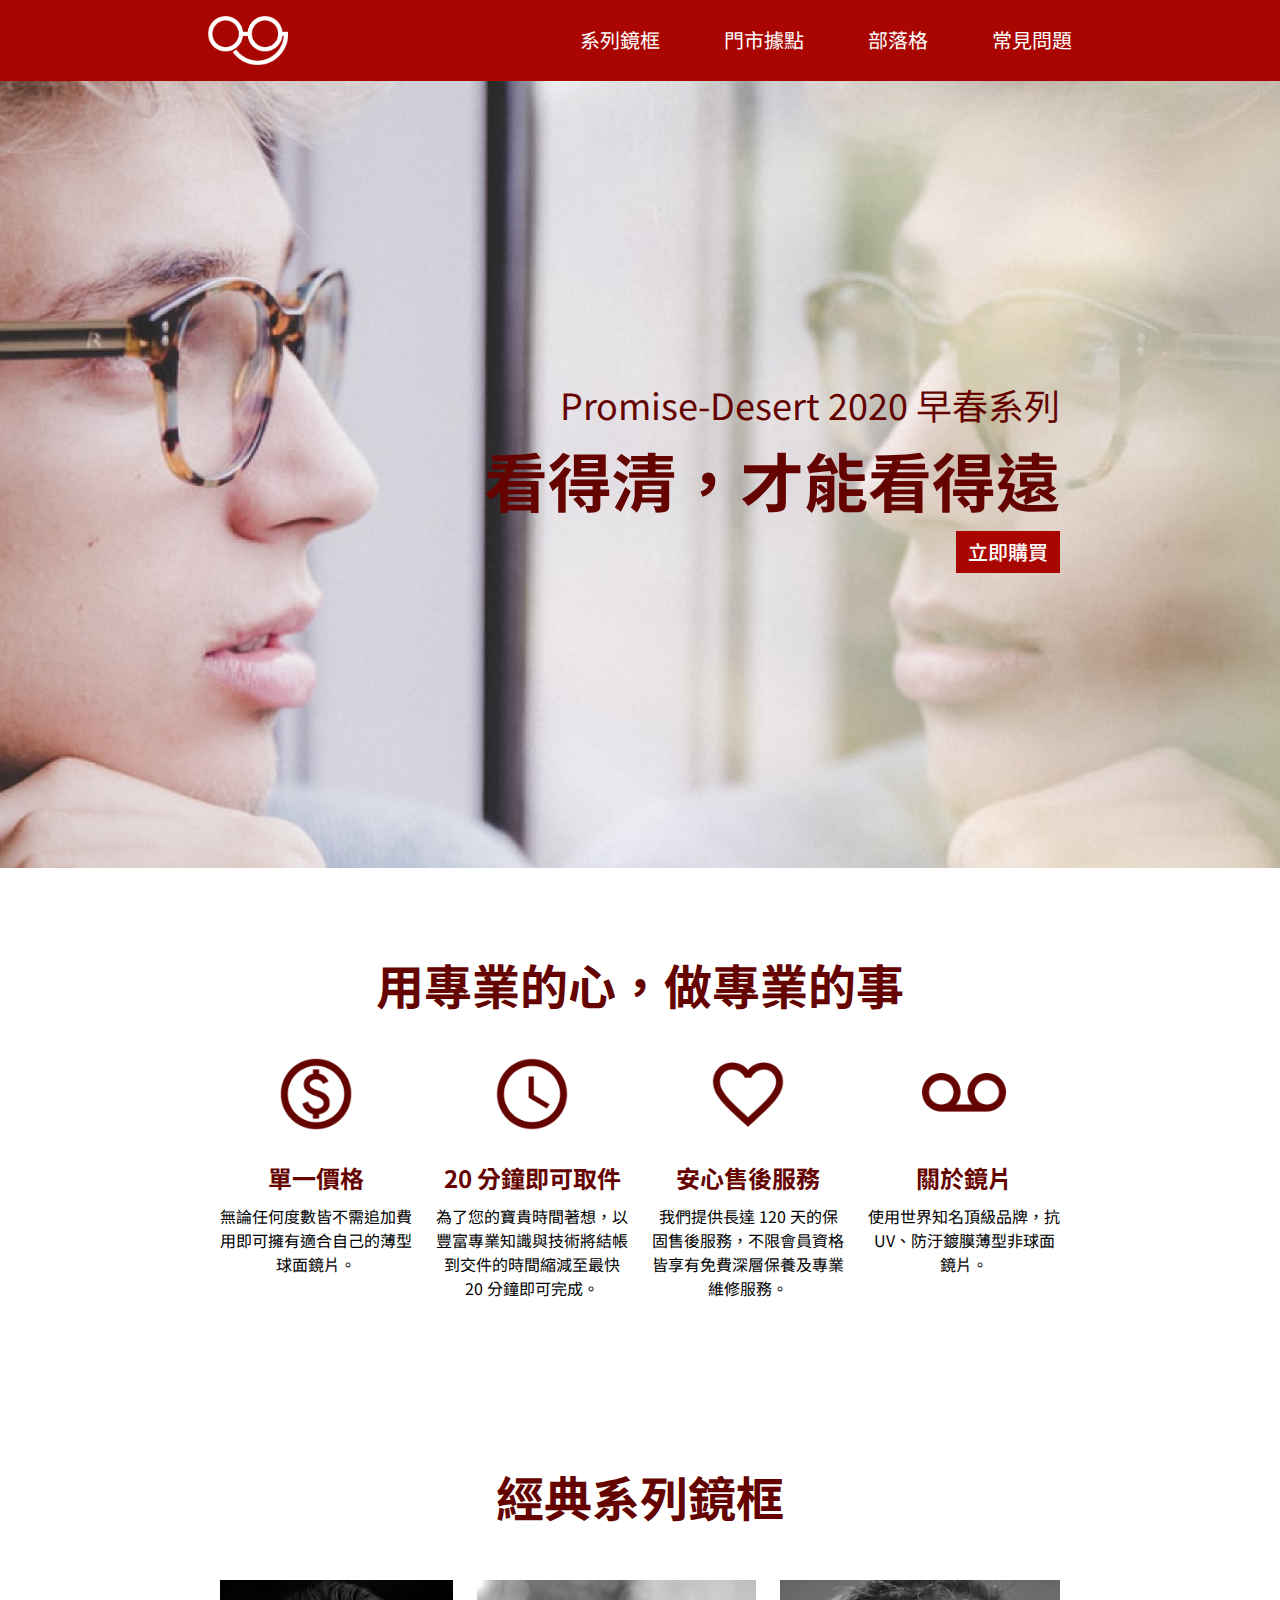
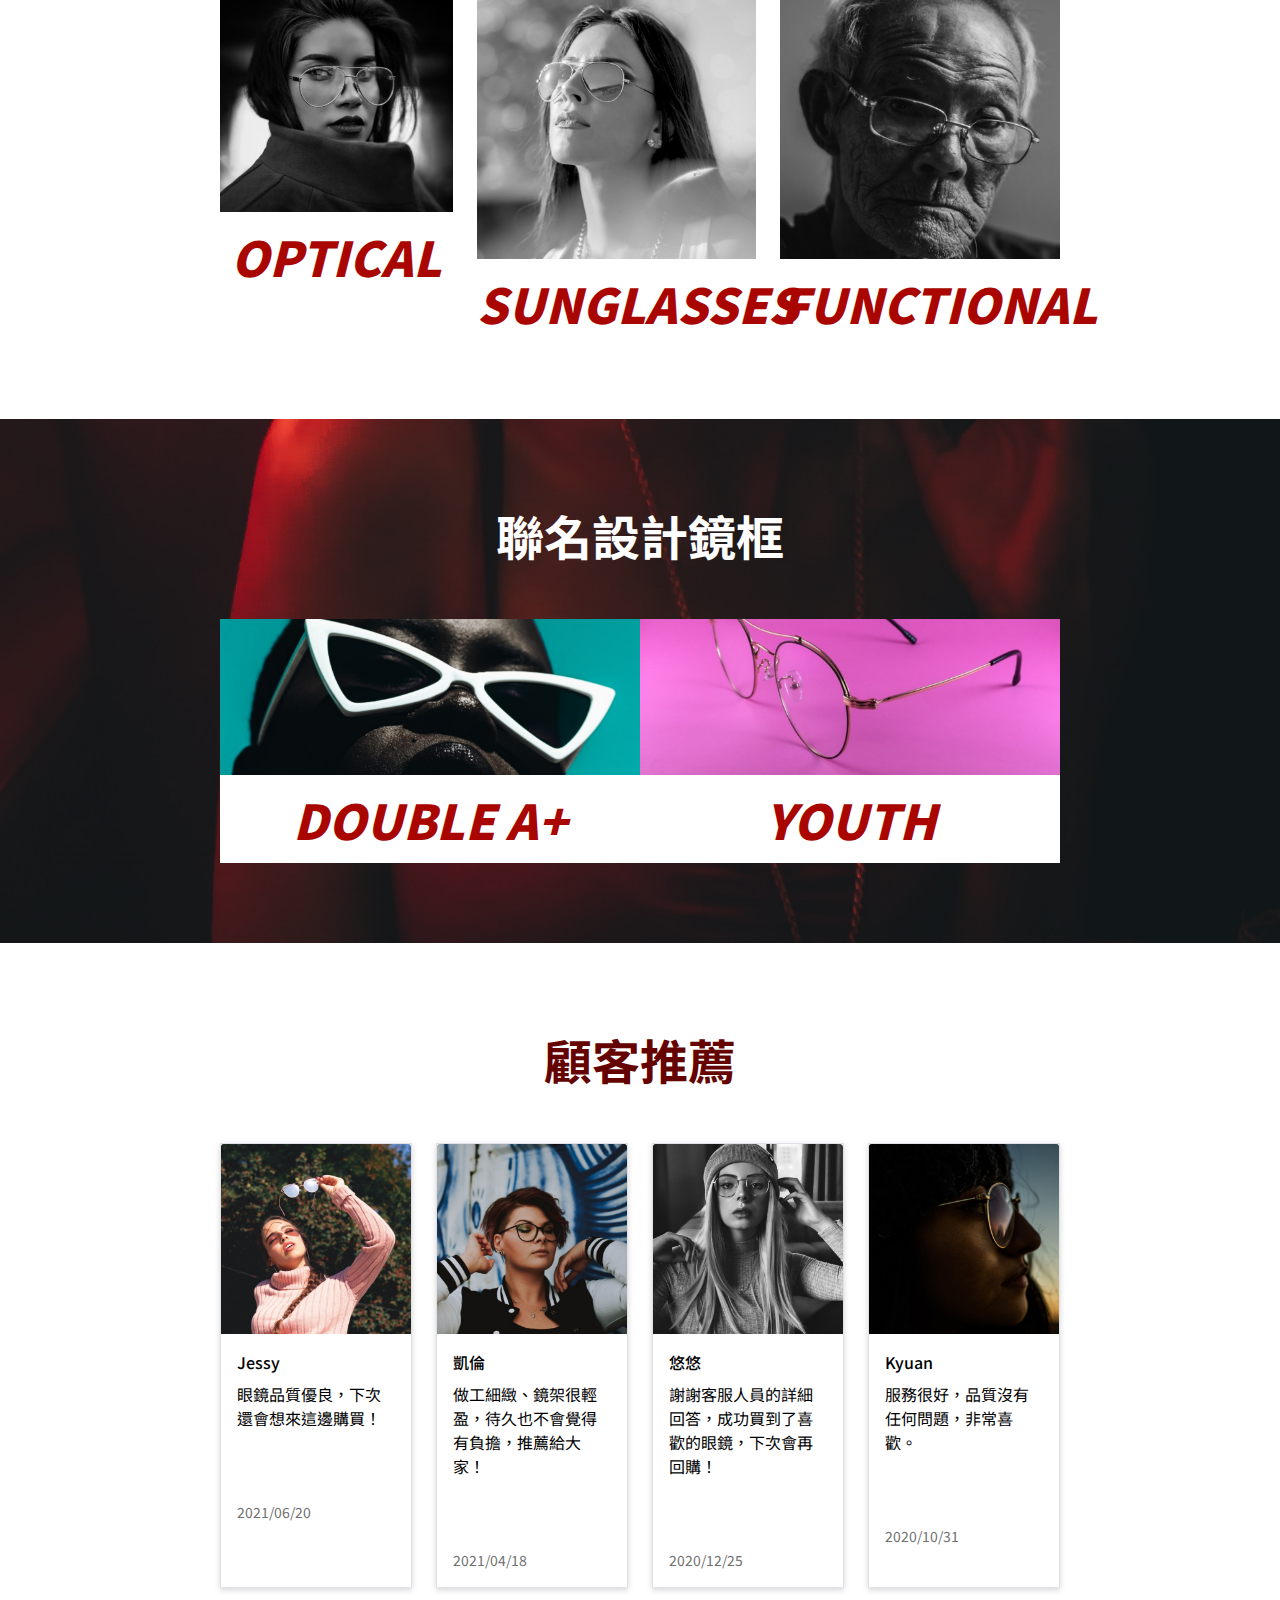
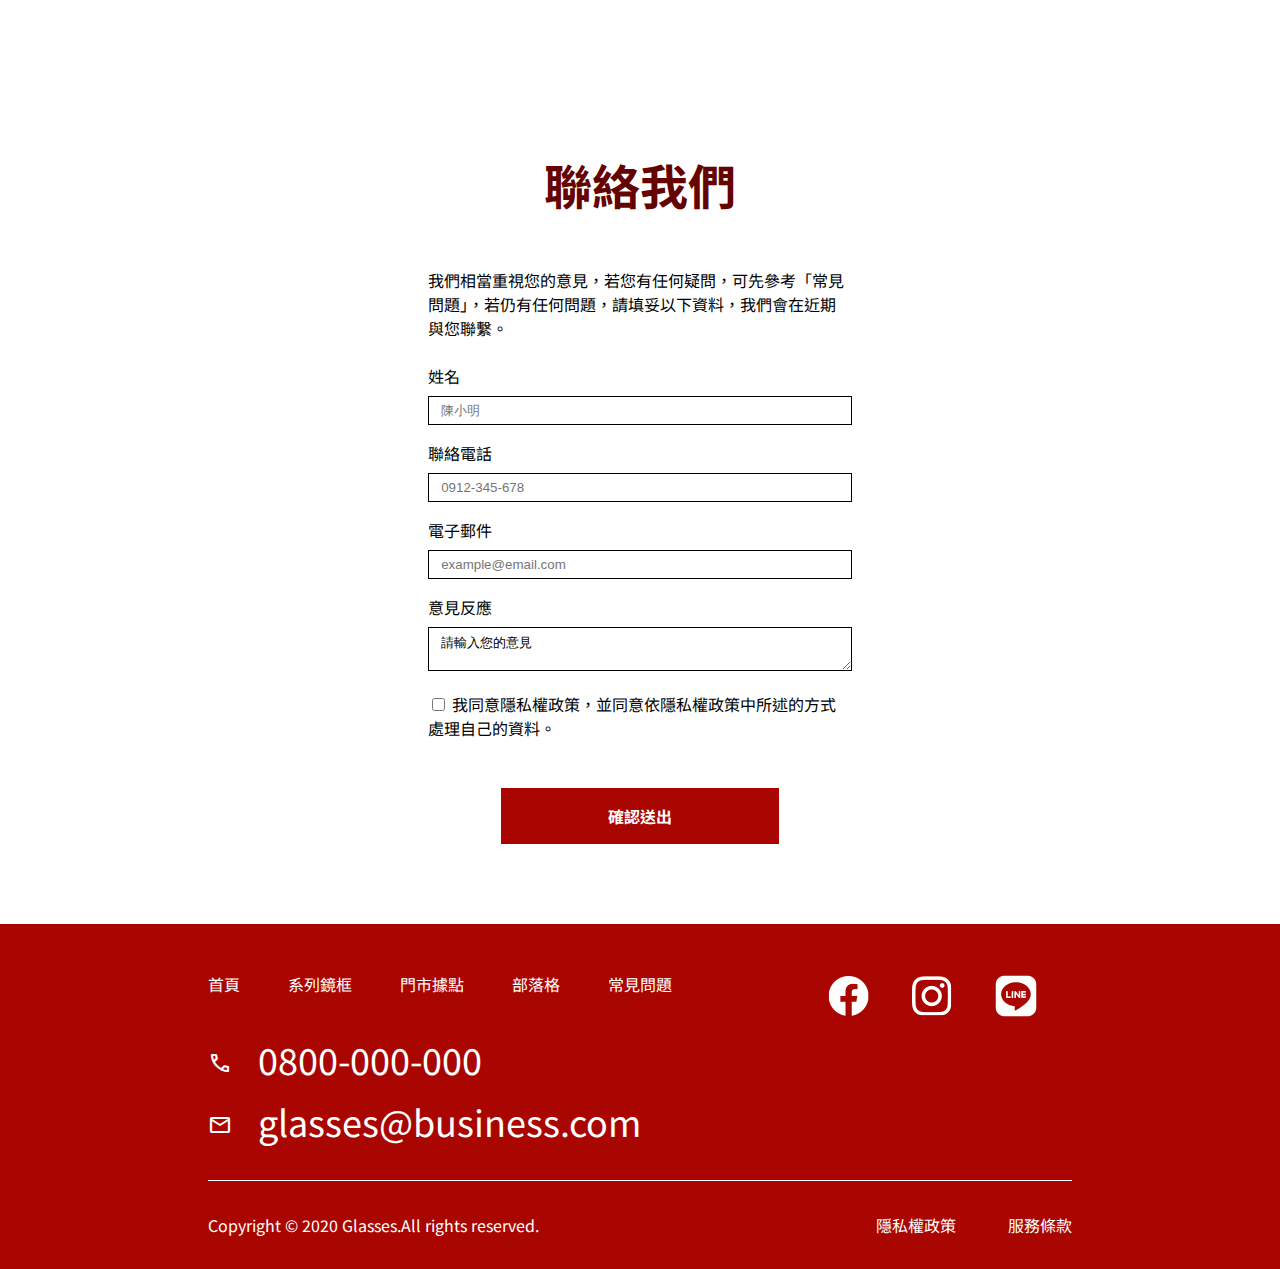
==== index.html @ 2702ea83 "week3" ====
<!DOCTYPE html>
<html lang="en">
<head>
    <meta charset="UTF-8">
    <meta http-equiv="X-UA-Compatible" content="IE=edge">
    <meta name="viewport" content="width=device-width, initial-scale=1.0">
    <title>Document</title>
    <link rel="stylesheet" href="reset.css">
    <link rel="stylesheet" href="style.css">
    <link rel="stylesheet" href="all.css">
    <link rel="stylesheet" href="rwd.css">
    <link rel="preconnect" href="https://fonts.googleapis.com">
    <link rel="preconnect" href="https://fonts.gstatic.com" crossorigin>
    <link href="https://fonts.googleapis.com/css2?family=Noto+Sans+TC:wght@100;300;400;500;700;900&display=swap" rel="stylesheet">
    <link rel="stylesheet" href="https://fonts.googleapis.com/css2?family=Material+Symbols+Outlined:opsz,wght,FILL,GRAD@48,400,0,0" />  
</head>
<body>
    <!-- 導覽列 -->
    <div class="nav">
        <div class="nav-container tablet-container">
            <h1 class="logo"><a href="#">logo</a></h1>
            <ul class="menu">
                <li><a class="fz-20 txt-white mr-64" href="#">系列鏡框</a></li>
                <li><a class="fz-20 txt-white mr-64" href="#">門市據點</a></li>
                <li><a class="fz-20 txt-white mr-64" href="#">部落格</a></li>
                <li><a class="fz-20 txt-white" href="#">常見問題</a></li>
            </ul>
        </div>
    </div>
    <!-- 導覽列END -->
    <!-- banner -->
    <div class="header mb-80">
        <div class="header-container container tablet-container">
            <div class="slogan">
                <h3 class="fz-36 fw-r txt-deepRed">Promise-Desert 2020 早春系列</h3>
                <h2 class="fz-64 fw-b txt-deepRed mb-4">看得清，才能看得遠</h2>
                <a class="fz-20 fw-m txt-white" href="#">立即購買</a>
            </div>
        </div>
    </div>
    <!-- bannerEND -->

    <!-- 品牌介紹 -->
    <div class="container intro-container tablet-container ta-c">
        <h2 class="intro-title fz-48 txt-deepRed fw-b mb-32">用專業的心，做專業的事</h2>
        <ul class="intro mb-160">
            <li class="intro-item mr-24">
                    <img class="intro-icon mb-24" src="img/home-section2-1.png" alt="單一價格">
                    <h3 class="fz-24 fw-b txt-deepRed mb-8">單一價格</h3>
                    <p class="fz-16">無論任何度數皆不需追加費用即可擁有適合自己的薄型球面鏡片。</p>

            </li>
            <li class="intro-item mr-24">
                    <img class="intro-icon mb-24" src="img/home-section2-2.png" alt="20 分鐘即可取件">
                    <h3 class="fz-24 fw-b txt-deepRed mb-8">20 分鐘即可取件</h3>
                    <p class="fz-16">為了您的寶貴時間著想，以豐富專業知識與技術將結帳到交件的時間縮減至最快 20 分鐘即可完成。</p>
            </li>
            <li class="intro-item mr-24">
                    <img class="intro-icon mb-24" src="img/home-section2-3.png" alt="安心售後服務">
                    <h3 class="fz-24 fw-b txt-deepRed mb-8">安心售後服務</h3>
                    <p class="fz-16">我們提供長達 120 天的保固售後服務，不限會員資格皆享有免費深層保養及專業維修服務。</p>
            </li>
            <li class="intro-item">
                    <img class="intro-icon mb-24" src="img/home-sectioin2-4.png" alt="關於鏡片">
                    <h3 class="fz-24 fw-b txt-deepRed mb-8">關於鏡片</h3>
                    <p class="fz-16">使用世界知名頂級品牌，抗UV、防汙鍍膜薄型非球面鏡片。</p>
            </li>
        </ul>
    </div>
    <!-- 品牌介紹END -->
    
    <!-- 經典系列 -->
    <div class="container classicalSeries-container tablet-container">
        <h2 class="classical-title fz-48 ta-c txt-deepRed fw-b mb-48">經典系列鏡框</h2>

        <ul class="classicalSeries ta-c fs-i mb-80">
            <li class="classicalSeries-item mr-24">
                <a class="fz-48 fw-bk txt-red" href="#">
                    <img class="mb-8" src="img/home-section3-1.png" alt="OPTICAL">
                    <p>OPTICAL</p>
                </a>
            </li>
            <li class="classicalSeries-item mr-24">
                <a class="fz-48 fw-bk txt-red" href="https://hd1313169.github.io/week2Mission/" target="_blank">
                    <img class="mb-8" src="img/home-section3-2.png" alt="SUNGLASSES">
                    <p>SUNGLASSES</p>
                </a>
            </li>
            <li class="classicalSeries-item">
                <a class="fz-48 fw-bk txt-red" href="#">
                    <img class="mb-8" src="img/home-section3-3.png" alt="FUNCTIONAL">
                    <p>FUNCTIONAL</p>
                </a>
            </li>
        </ul>     
    </div>
   
    <!-- 經典系列END -->

    <!-- 聯名設計 -->
    <div class="co-brand-bg ta-c mb-80">
        <div class="container co-brand-container tablet-container">
            <h2 class="co-brand-title fz-48 fw-b txt-white mb-48">聯名設計鏡框</h2>
            <ul class="co-brand fs-i">
                <li class="co-brand-item">
                    <a href="#">
                        <img src="img/home-section4-1.png" alt="DOUBLE A+">
                        <p class="fz-48 fw-bk txt-red">DOUBLE A+</p>
                    </a>
                </li>
                <li class="co-brand-item">
                    <a href="#">
                        <img src="img/home-section4-2.png" alt="YOUTH">
                        <p class="fz-48 fw-bk txt-red">YOUTH</p>
                    </a>
                </li>
            </ul>
        </div>
    </div>
    <!-- 聯名設計END -->

    <!-- 顧客推薦 -->
    <div class="container recommend-container tablet-container">
        <h2 class="recommend-title fz-48 fw-b txt-deepRed ta-c mb-48">顧客推薦</h2>
        <ul class="recommend mb-160">
            <li class="recommend-item mr-24">
                <img src="img/home-section5-1.png" alt="顧客推薦">
                <ul class="recommend-content">
                    <li class="fz-16 fw-m mb-8">Jessy</li>
                    <li class="fz-16 fw-r mb-72">眼鏡品質優良，下次還會想來這邊購買！</li>
                    <li class="fz-14 txt-gray">2021/06/20</li>
                </ul>
            </li>
            <li class="recommend-item mr-24">
                <img src="img/home-section5-2.png" alt="顧客推薦">
                <ul class="recommend-content">
                    <li class="fz-16 fw-m mb-8">凱倫</li>
                    <li class="fz-16 fw-r mb-72">做工細緻、鏡架很輕盈，待久也不會覺得有負擔，推薦給大家！</li>
                    <li class="fz-14 txt-gray">2021/04/18</li>
                </ul>
            </li>
            <li class="recommend-item mr-24">
                <img src="img/home-section5-3.png" alt="顧客推薦"> 
                <ul class="recommend-content">
                    <li class="fz-16 fw-m mb-8">悠悠</li>
                    <li class="fz-16 fw-r mb-72">謝謝客服人員的詳細回答，成功買到了喜歡的眼鏡，下次會再回購！</li>
                    <li class="fz-14 txt-gray">2020/12/25</li>
                </ul>
            </li>
            <li class="recommend-item">
                <img src="img/home-section5-4.png" alt="顧客推薦">
                <ul class="recommend-content">
                    <li class="fz-16 fw-m mb-8">Kyuan</li>
                    <li class="fz-16 fw-r mb-72">服務很好，品質沒有任何問題，非常喜歡。</pli>
                    <li class="fz-14 txt-gray">2020/10/31</li>
                </ul>
            </li>
        </ul>
    </div>
    <!-- 顧客推薦END -->

    <!-- 聯絡我們 -->
    <div class="contact-container tablet-container">
        <h2 class="contact-tilte fz-48 fw-b txt-deepRed ta-c mb-48">聯絡我們</h2>
        <h4 class="mb-24">我們相當重視您的意見，若您有任何疑問，可先參考「常見問題」，若仍有任何問題，請填妥以下資料，我們會在近期與您聯繫。</h4>

        <form class="fz-16 fw-r">
            <label class="mb-8" for="name">姓名</label>
            <input class="contact-input mb-16" type="text" name="name" placeholder="陳小明">

            <label class="mb-8" for="phone">聯絡電話</label>
            <input class="contact-input mb-16" type="text" name="phone" placeholder="0912-345-678">

            <label class="mb-8" for="email">電子郵件</label>
            <input class="contact-input mb-16" type="text" name="email" placeholder="example@email.com">

            <label class="mb-8" for="response">意見反應</label>
            <textarea class="contact-input mb-16" type="text" name="response" placeholder="請輸入您的意見">請輸入您的意見</textarea>
            
            <div class="mb-48">
                <input type="checkbox" name="agree" value="agree" >
                <lable class="mr-4" for="agree">我同意隱私權政策，並同意依隱私權政策中所述的方式處理自己的資料。</lable>
            </div>
        </form>   
        <a href="#" class="contact-comfirm fz-16 fw-b">確認送出</a>
 
    </div>
    <!-- 聯絡我們END -->

    <!-- footer -->
    <div class="footer-bg">
    <div class="footer-container tablet-container txt-white">
        <div class="footer">
            <div class="subNav">
                <ul class="subMenu mb-36">
                    <li class="mr-48"><a class="fz-16 txt-white" href="#">首頁</a></li>
                    <li class="mr-48"><a class="fz-16 txt-white" href="#">系列鏡框</a></li>
                    <li class="mr-48"><a class="fz-16 txt-white" href="#">門市據點</a></li>
                    <li class="mr-48"><a class="fz-16 txt-white" href="#">部落格</a></li>
                    <li><a class="txt-white" href="#">常見問題</a></li>
                </ul>
                <h2 class="contact-item mb-8">
                    <span class="material-symbols-outlined mr-22">call</span>                
                    <a class="fz-36 txt-white" href="tel:+0800-000-000">0800-000-000</a>
                </h2>
                <h2 class="contact-item mb-32">
                    <span class="material-symbols-outlined mr-22">mail</span>                
                    <a class="fz-36 txt-white" href="mailto:glasses@business.com">glasses@business.com</a>
                </h2>
            </div>
            <div class="social">
                <a class="mr-32" href=""><img src="img/ic-social-fb.png" alt="facebook"></a>
                <a class="mr-32" href=""><img src="img/ic_social_ig.png" alt="instagram"></a>
                <a class="mr-32" href=""><img src="img/ic_social_line.png" alt="line"></a>
            </div>
        </div>
        <div class="copyright">
            <p class="copyright-content">Copyright © 2020 Glasses.All rights reserved.</p>
            <div class="term">
                <a class="txt-white mr-48" href="#">隱私權政策</a>
                <a class="txt-white" href="#">服務條款</a>
            </div>
        </div>
    </div>
    </div>
    <!-- footer End -->
</body>
</html>
---- style.css ----
*, *::after, *::before {
	box-sizing: border-box;   
}
body{
    font-family: Roboto,'Noto Sans TC', sans-serif;
    line-height: 1.5;
}
img{
    vertical-align: middle;
	width: 100%;
	height: auto;
}
a{
	text-decoration: none;
}
.ta-c{
    text-align: center;
}
/* font size */
.fz-14{
    font-size: 14px;
}
.fz-16{
    font-size: 16px;
}
.fz-20{
    font-size: 20px;
}
.fz-24{
    font-size: 24px;
}
.fz-32{
    font-size: 32px;
}
.fz-36{
    font-size: 36px;
}
.fz-42{
    font-size: 42px;
}
.fz-48{
    font-size: 48px;
}
.fz-64{
    font-size: 64px;
}
/* font end */

/* font weight */
.fw-r{
    font-weight: 400;
}
.fw-m{
    font-weight: 500;
}
.fw-b{
    font-weight: 700;
}
.fw-bk{
    font-weight: 900;
}
/* font weight end */

/* font style */
.fs-i{
    font-style: italic;
}
/* fon style end */
/* color */
.txt-white{
    color: #fff;
}
.txt-deepRed{
    color: #650300;
}
.txt-red{
    color: #AA0601;
}
.txt-black{
    color: #000;
}
.txt-gray{
    color: #707070;
}
/* color end */

/* margin */
.mb-4{
    margin-bottom: 4px;
}
.mb-8{
    margin-bottom: 8px;
}
.mb-16{
    margin-bottom: 16px;
}
.mb-24{
    margin-bottom: 24px;
}
.mb-32{
    margin-bottom: 32px;
}
.mb-36{
    margin-bottom: 36px;
}
.mb-48{
    margin-bottom: 48px;
}
.mb-72{
    margin-bottom: 72px;
}
.mb-80{
    margin-bottom: 80px;
}
.mb-160{
    margin-bottom: 160px;
}
.mr-4{
    margin-right: 4px;
}
.mr-8{
    margin-right: 8px;
}
.mr-22{
    margin-right: 22px;
}
.mr-24{
    margin-right: 24px;
}
.mr-32{
    margin-right: 32px;
}
.mr-48{
    margin-right: 48px;
}
.mr-64{
    margin-right: 64px;
}
.ml-16{
    margin-left: 16px;
}
/* margin end */
---- all.css ----
.container{
    width: 67.5%;
    margin: 0 auto;
    padding: 0 12px;
}

/* 導覽列 */
.nav{
    background-color: #AA0601;
    padding: 16px 0;
}
.nav-container{
    width: 67.5%;
    margin: 0 auto;
    display: flex;
    justify-content: space-between;
}
.logo a{
    display:block;
    width:80px;
    height: 48.5px;
    background:url(img/logo-white.png);
    background-size: cover;
    background-position: center center;
    text-indent: 101%;
    white-space: nowrap;
    overflow: hidden;
}
.menu{
    display: flex;
    justify-content: start;
    align-items: center;
}
.menu a:hover{
    text-decoration: underline;
}

/* 導覽列 end */
/* banner */

.header{
    height: 787px;
    background-image: url(img/home-header.png);
    background-size: cover;
    background-position: center;
}
.slogan{
    display: flex;
    flex-direction: column;
    justify-content: center;
    align-items: end;
    text-align: right;
    padding-top: 296px;
}
.slogan a{
    display: block;
    background-color: #AA0601;
    padding: 6px 12px;
}
.slogan a:hover{
    background-color: #650300;
}
/* banner end */

.intro{
    display: flex;
}
.intro-item{
    width: 23.6%;
}
.intro-icon{
    width: 84px;
    height: 84px;
}


/* 經典系列 */
.classicalSeries{
    display: flex;
}

.classicalSeries-item{
    width: 33.3%;   
}
.classicalSeries-item a:hover{
    filter:brightness(80%);
}


/* 經典系列end */

/* 聯名設計 */
.co-brand-bg{
    /* height: 608px; */
    background-image: url(img/index-bg.png);
    background-size: cover;
    padding: 80px 0;
}
.co-brand{
    margin: 0 auto;
    display: flex;
}
.co-brand-item{
    background-color: #fff;
}
.co-brand a{
    width: 50%;
}
.co-brand a:hover{
    filter:brightness(80%);
}
.co-brand a p{
    padding: 8px 0;
}


/* 聯名設計 end */

/* 顧客推薦 */
.recommend{
    display: flex;
}
.recommend-item{
    width: 23.6%;  
    border: 1px solid #DEE2E6;
    box-shadow: 0 2px 6px #00000029; 
}
.recommend-content{
    padding: 16px;
}


/* 顧客推薦END */

/* 聯絡我們 */
.contact-container{
    width: 33.1%;
    margin: 0 auto;
}
label{
    display: block;
}
.contact-input{
    width: 100%;
    padding: 6px 12px;
    border-radius: 0%;
    border: 1px solid #000;
}
.contact-comfirm{
    display: block;
    width: 65.4%;
    margin: 0 auto;
    text-align: center;
    background-color: #AA0601;
    border: none;
    color: white;
    padding: 16px 0px;
    margin-bottom: 80px;
}
.contact-comfirm:hover{
    background-color: #650300;
}

/* 聯絡我們END */

/* footer */
.footer-bg{
    background-color: #AA0601;
    padding: 48px 0 32px 0;
}
.footer-container{
    width: 67.5%;
    margin: 0 auto;
}
.footer{
    display: flex;
    justify-content: space-between;
    align-items: start;
}
.subMenu{
    display: flex;
}
.social img{
    width: 48px;
}
.social a:hover{
    filter:brightness(80%);
}
.copyright{
    display: flex;
    justify-content: space-between;
    padding-top: 32px;
    border-top: 1px solid #fff;
}
.footer-container a:hover{
    text-decoration: underline;
}

/* footer END */
---- rwd.css ----
/* 導覽列 */
@media (max-width: 992px){
    .tablet-container{
        width: 92.5%;
    }
    .classicalSeries-item a{
        font-size: 28px;
    }
}

@media (max-width: 767px){
    .nav{
        background-color: #AA0601;
        padding: 0;
    }
    .nav-container{
        width: 100%;
        flex-wrap: wrap;
        text-align: center;
    }
    .logo{
        margin: 0 auto;
        padding: 16px 0;
    }
    .menu{
        width: 100%;
        flex-wrap: wrap;
    }
    .menu li{
        width: 50%;
        padding: 12px 62px;
        border: 1px solid #fff;
    }
    .menu a{
        margin: 0 auto;
        font-size: 14px;
    }
/* 導覽列END */

/* banner */
    .header{
        height: 400px;
        background-position: right;
        display: flex;
        justify-content: center;
        align-items: center;
    }
    .header-container{
        width: 100%;
    }
    .slogan{
        justify-content: center;
        align-items: center;
        text-align: center;
        padding-top: 20px;
    }
    .slogan h3{
        width: 100%;
        font-size: 24px;
    }
    .slogan h2{
        font-size: 36px;
    }
/* bannerEND */

/* 品牌介紹 */
    .intro-title{
        font-size: 36px;
        margin-bottom: 20px;
    }
    .intro{
        flex-wrap: wrap;
        margin-bottom: 64px;
    }
    .intro-item{
        width: 100%;
        margin-bottom: 36px;
    }   
/* 品牌介紹END */

/* 經典系列 */
    .classicalSeries-container{
        width: 100%;
    }
    .classical-title{
        font-size: 36px;
        margin-bottom: 20px;
    }
    .classicalSeries{
        flex-wrap: wrap; 
        margin-bottom: 48px;   
    }
    
    .classicalSeries-item{
        width: 100%;
        margin: 0;
        margin-bottom: 48px;
    }
    
    .classicalSeries-item a{
        font-size: 32px;
    }
/* 經典系列END */

/* 聯名設計 */
    .co-brand-bg{
        padding: 40px 0;
    }
    .co-brand-container{
        width: 100%;
    }
    .co-brand-title{
        font-size: 36px;
        margin-bottom: 20px;
    }
    .co-brand{
        flex-wrap: wrap;
    }
    .co-brand-item{
        margin-bottom: 24px;
    }
    .co-brand a p{
        font-size: 32px;
    }
/* 聯名設計END */

/* 顧客推薦 */
    .recommend-container{
        width: 100%;
    }
    .recommend-title{
        font-size: 36px;
        margin-bottom: 20px;
    }
    .recommend{
        flex-wrap: wrap;
        margin-bottom: 64px;
        width: 100%;
    }
    .recommend-item{
        width: 100%;
        margin: 0 0 24px 0;
    }

/* 顧客推薦END */
/* 聯絡我們 */
    .contact-container{
        width: 75%;
    }
    .contact-tilte{
        font-size: 36px;
        margin-bottom: 20px;
    }  

    .contact-comfirm{
        width: 100%;
        padding: 16px 0px;
        margin-bottom: 48px;
    }
    
/* 聯絡我們END */

/* footer */
    .footer-bg{
        padding: 0;
    }
    .footer-container{
        width: 100%;
        margin: 0 auto;
        padding: 24px 14px 24px 13px;
    }
    .contact-item a{
        font-size: 16px;
    }

    .subMenu{
        display: none;
    }
    .social a{
        margin-right: 8px;
    }
    .social img{
        width: 24px;
    }
    .copyright{
        flex-direction: column;
        padding-top: 24px;
    }
    .term{
        display: flex;
        flex-direction: column;
    }
    .copyright-content{
        margin-bottom: 16px;
    }
    .term a{
        margin-bottom: 8px;
    }
}
/* footerEND*/
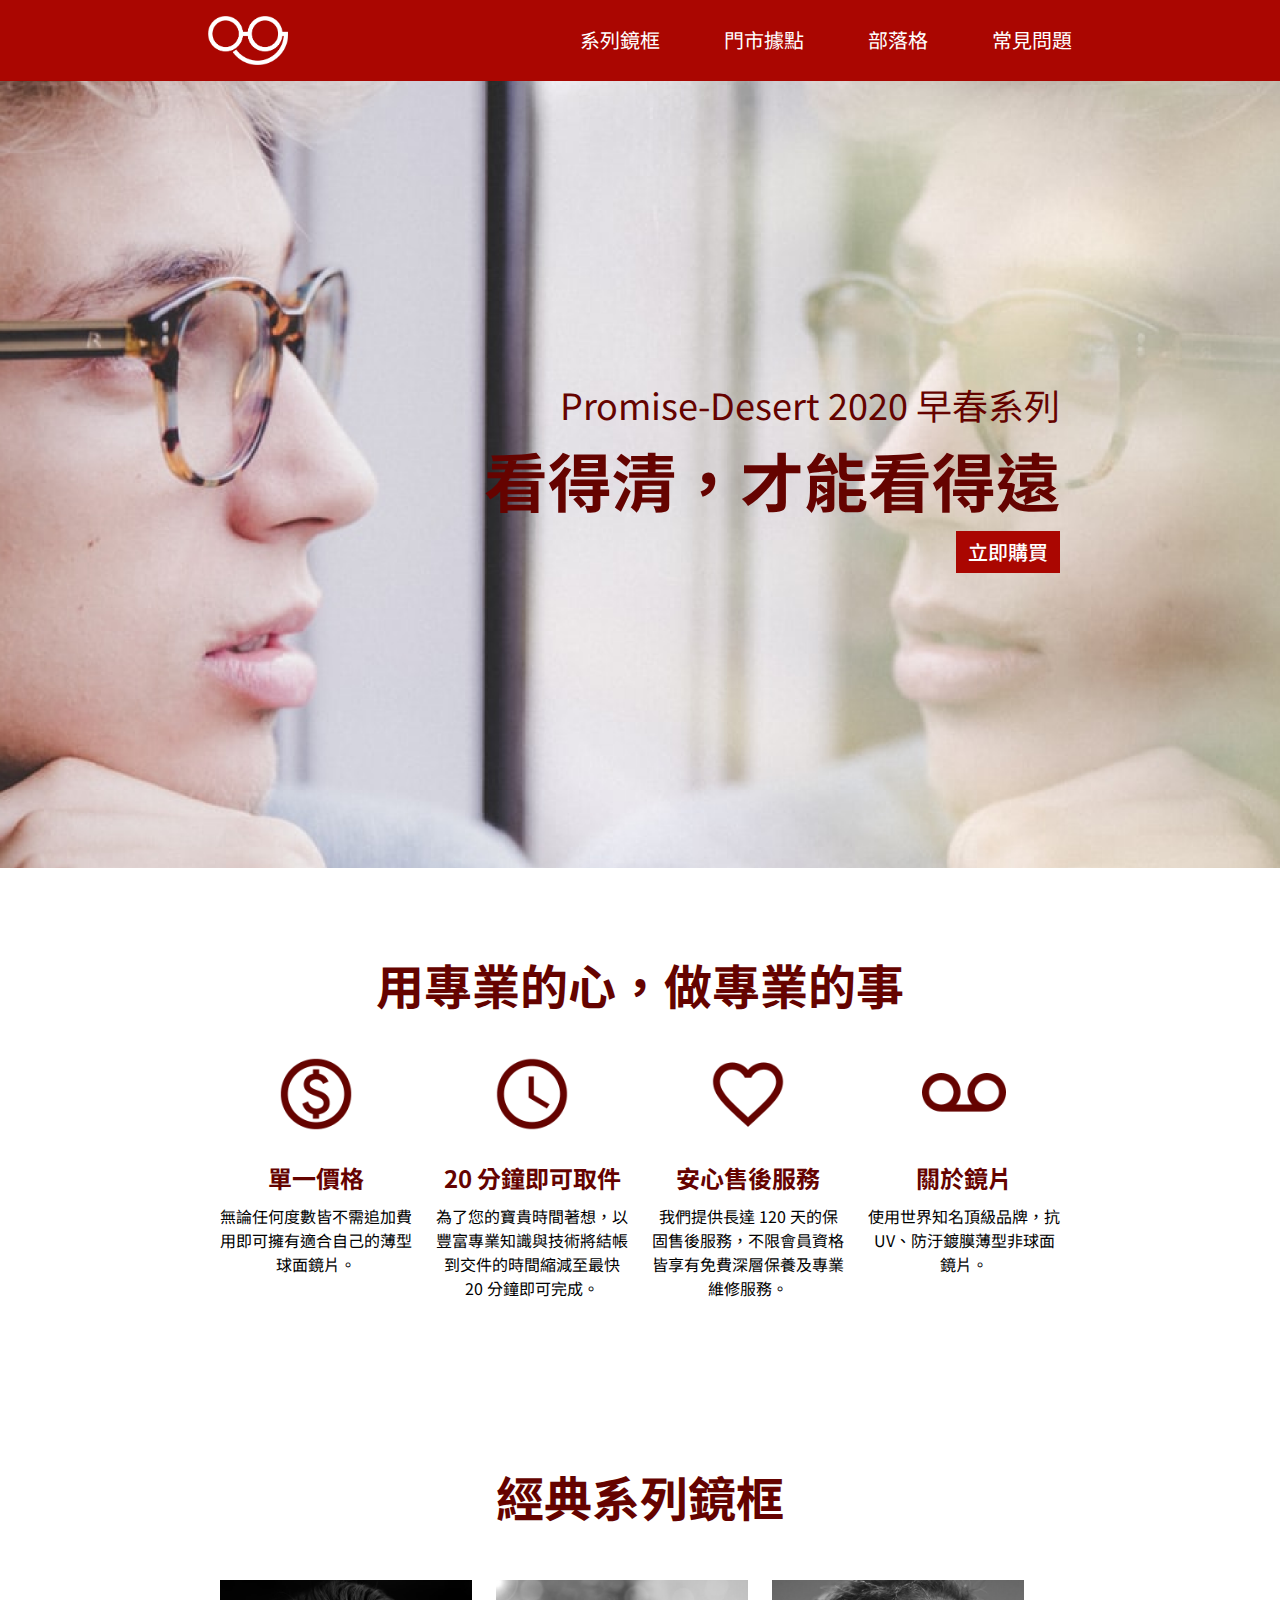
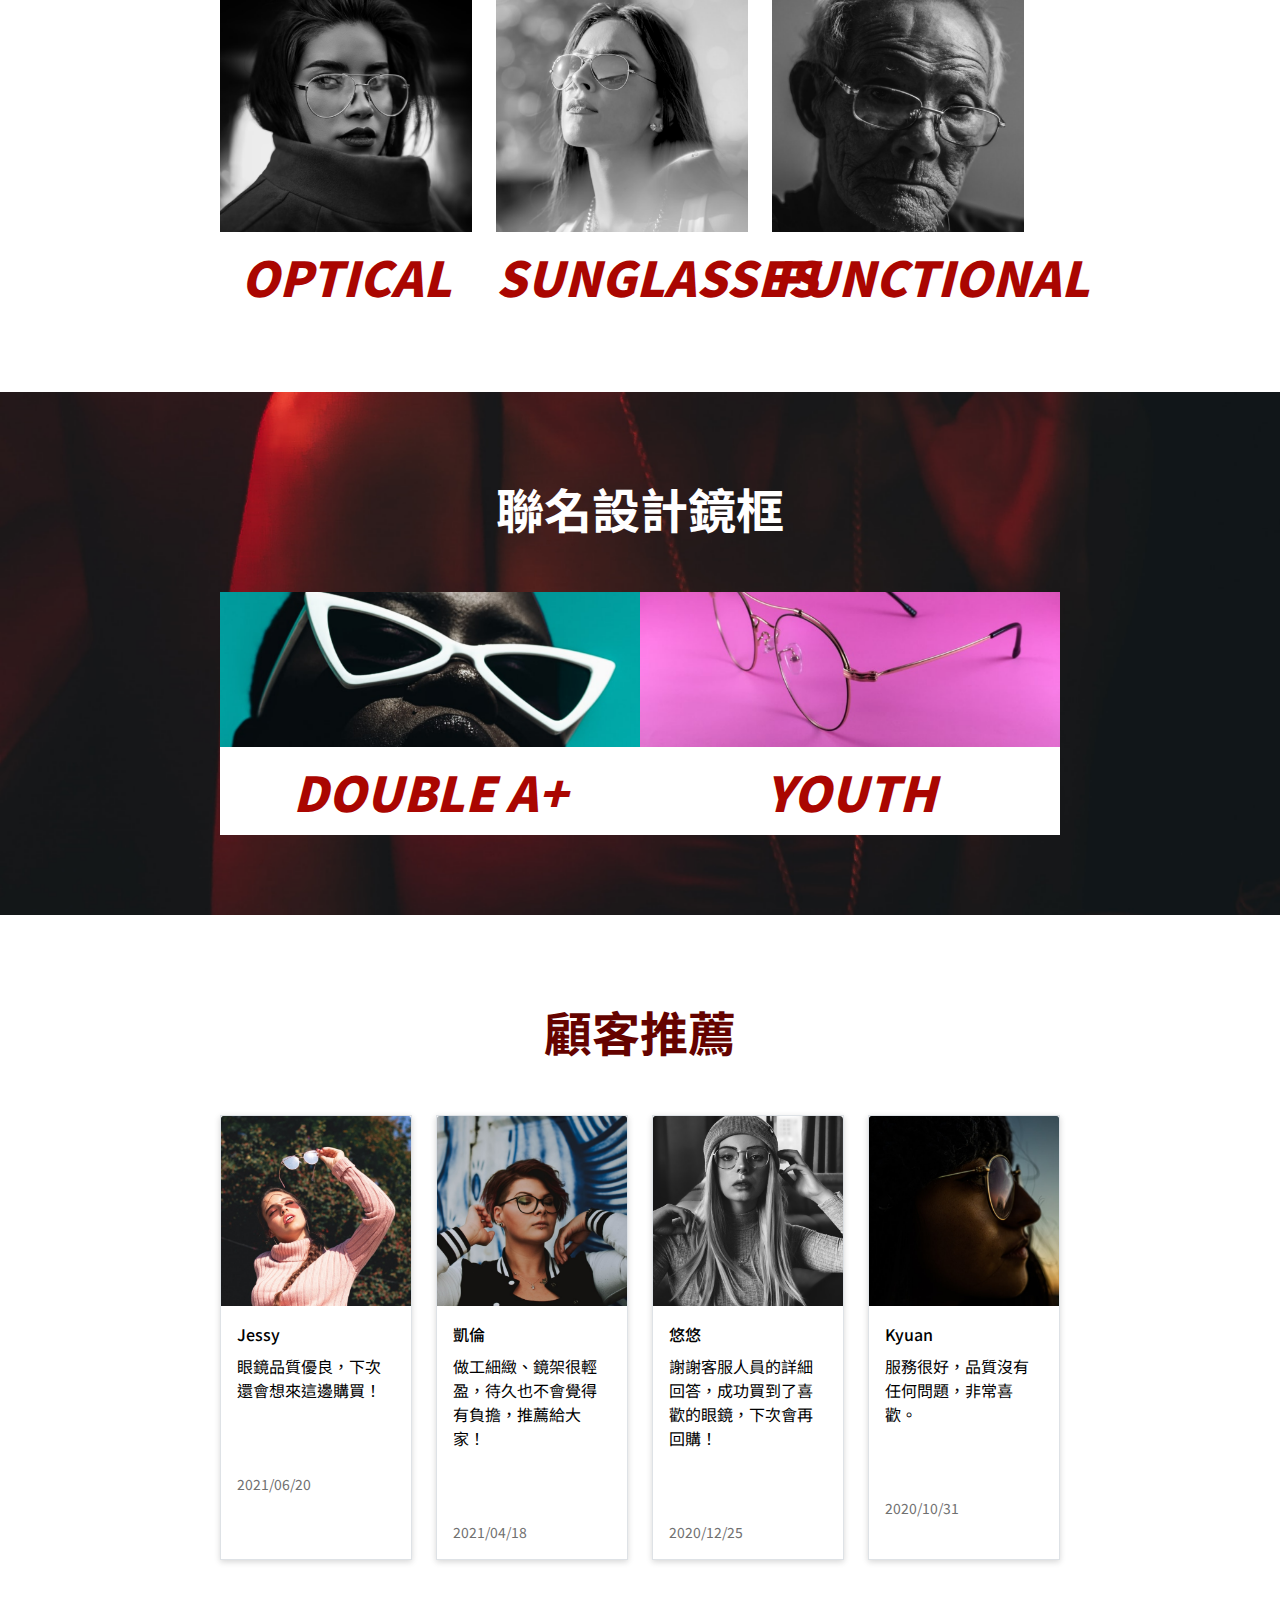
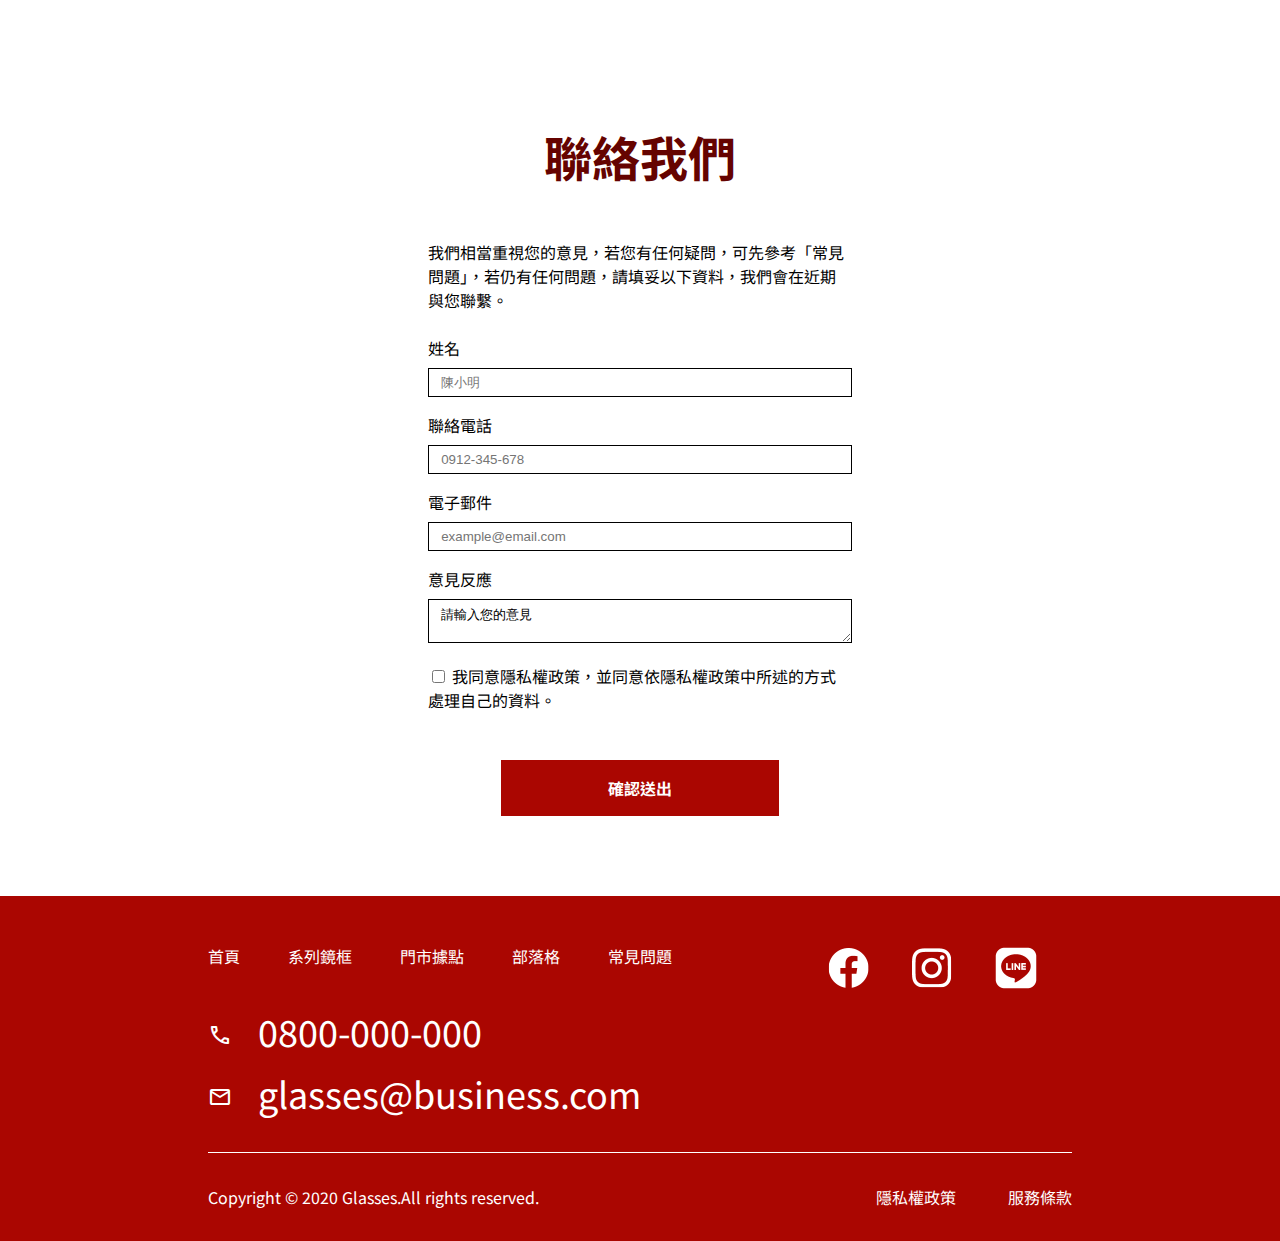
==== commit f55fd35e: "week3" ====
--- a/index.html
+++ b/index.html
@@ -18,12 +18,12 @@
     <!-- 導覽列 -->
     <div class="nav">
         <div class="nav-container tablet-container">
-            <h1 class="logo"><a href="#">logo</a></h1>
+            <h1 class="logo"><a href="https://hd1313169.github.io/week3Mission_home/">logo</a></h1>
             <ul class="menu">
                 <li><a class="fz-20 txt-white mr-64" href="#">系列鏡框</a></li>
-                <li><a class="fz-20 txt-white mr-64" href="#">門市據點</a></li>
-                <li><a class="fz-20 txt-white mr-64" href="#">部落格</a></li>
-                <li><a class="fz-20 txt-white" href="#">常見問題</a></li>
+                <li><a class="fz-20 txt-white mr-64" href="https://hd1313169.github.io/week3Mission_locations/">門市據點</a></li>
+                <li><a class="fz-20 txt-white mr-64" href="https://hd1313169.github.io/week3Mission_blog/">部落格</a></li>
+                <li><a class="fz-20 txt-white" href="https://hd1313169.github.io/week3Mission_faq/">常見問題</a></li>
             </ul>
         </div>
     </div>
@@ -75,19 +75,19 @@
 
         <ul class="classicalSeries ta-c fs-i mb-80">
             <li class="classicalSeries-item mr-24">
-                <a class="fz-48 fw-bk txt-red" href="#">
+                <a class="fz-48 fw-bk txt-red" href="https://hd1313169.github.io/week3Mission_optical/">
                     <img class="mb-8" src="img/home-section3-1.png" alt="OPTICAL">
                     <p>OPTICAL</p>
                 </a>
             </li>
             <li class="classicalSeries-item mr-24">
-                <a class="fz-48 fw-bk txt-red" href="https://hd1313169.github.io/week2Mission/" target="_blank">
+                <a class="fz-48 fw-bk txt-red" href="https://hd1313169.github.io/week3Mission_sunglasses/">
                     <img class="mb-8" src="img/home-section3-2.png" alt="SUNGLASSES">
                     <p>SUNGLASSES</p>
                 </a>
             </li>
             <li class="classicalSeries-item">
-                <a class="fz-48 fw-bk txt-red" href="#">
+                <a class="fz-48 fw-bk txt-red" href="https://hd1313169.github.io/week3Mission_functional/">
                     <img class="mb-8" src="img/home-section3-3.png" alt="FUNCTIONAL">
                     <p>FUNCTIONAL</p>
                 </a>
@@ -193,11 +193,11 @@
         <div class="footer">
             <div class="subNav">
                 <ul class="subMenu mb-36">
-                    <li class="mr-48"><a class="fz-16 txt-white" href="#">首頁</a></li>
+                    <li class="mr-48"><a class="fz-16 txt-white" href="https://hd1313169.github.io/week3Mission_home/">首頁</a></li>
                     <li class="mr-48"><a class="fz-16 txt-white" href="#">系列鏡框</a></li>
-                    <li class="mr-48"><a class="fz-16 txt-white" href="#">門市據點</a></li>
-                    <li class="mr-48"><a class="fz-16 txt-white" href="#">部落格</a></li>
-                    <li><a class="txt-white" href="#">常見問題</a></li>
+                    <li class="mr-48"><a class="fz-16 txt-white" href="https://hd1313169.github.io/week3Mission_locations/">門市據點</a></li>
+                    <li class="mr-48"><a class="fz-16 txt-white" href="https://hd1313169.github.io/week3Mission_blog/">部落格</a></li>
+                    <li><a class="txt-white" href="https://hd1313169.github.io/week3Mission_faq/">常見問題</a></li>
                 </ul>
                 <h2 class="contact-item mb-8">
                     <span class="material-symbols-outlined mr-22">call</span>                
@@ -209,9 +209,9 @@
                 </h2>
             </div>
             <div class="social">
-                <a class="mr-32" href=""><img src="img/ic-social-fb.png" alt="facebook"></a>
-                <a class="mr-32" href=""><img src="img/ic_social_ig.png" alt="instagram"></a>
-                <a class="mr-32" href=""><img src="img/ic_social_line.png" alt="line"></a>
+                <a class="mr-32" href="#"><img src="img/ic-social-fb.png" alt="facebook"></a>
+                <a class="mr-32" href="#"><img src="img/ic_social_ig.png" alt="instagram"></a>
+                <a class="mr-32" href="#"><img src="img/ic_social_line.png" alt="line"></a>
             </div>
         </div>
         <div class="copyright">
--- a/all.css
+++ b/all.css
@@ -80,7 +80,7 @@
 }
 
 .classicalSeries-item{
-    width: 33.3%;   
+    width: 30%;   
 }
 .classicalSeries-item a:hover{
     filter:brightness(80%);
